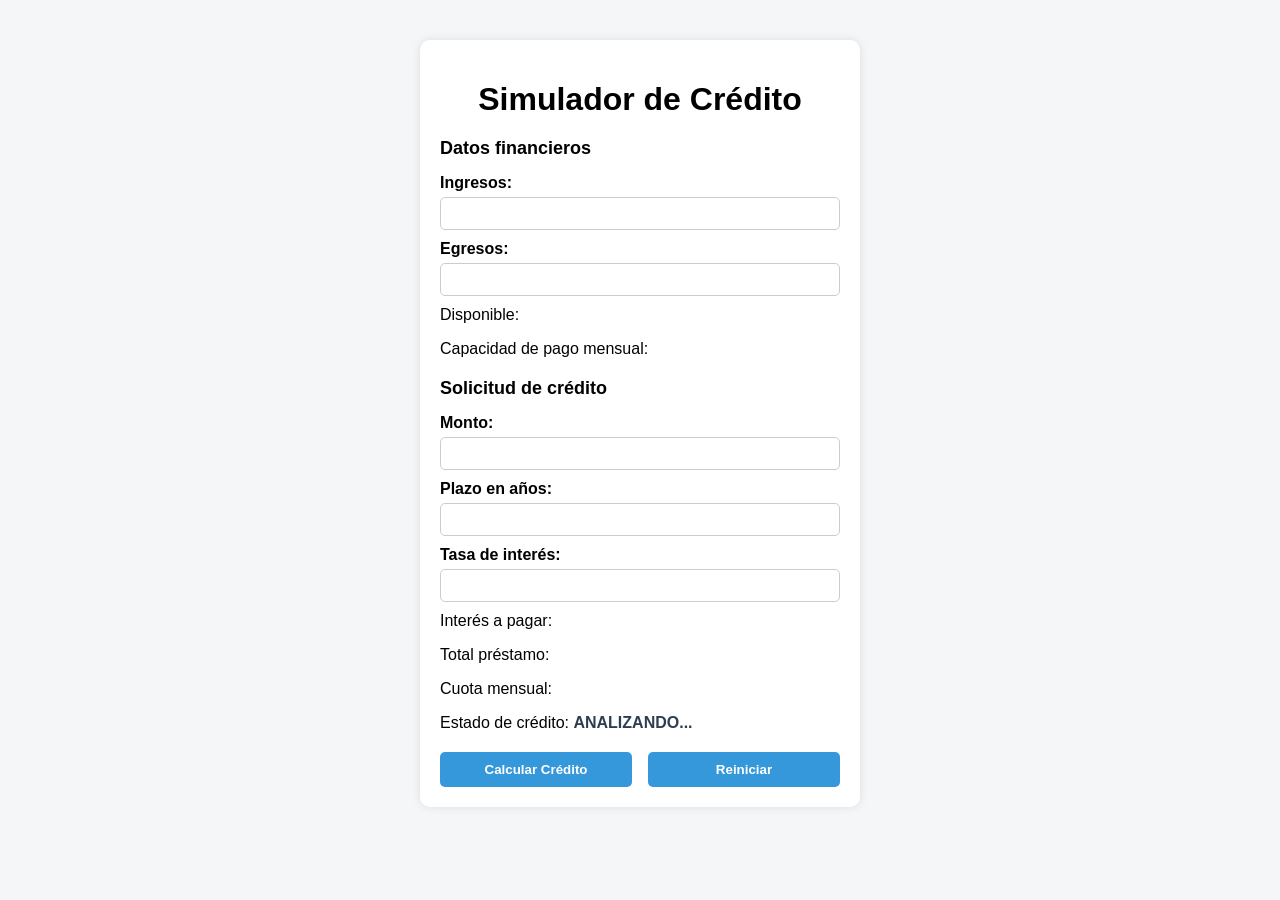
==== simulador.html @ 0d0bf521 "primer commit" ====
<!DOCTYPE html>
<html lang="es">
<head>
    <meta charset="UTF-8">
    <meta name="viewport" content="width=device-width, initial-scale=1.0">
    <title>Simulador de Crédito</title>
    <link rel="stylesheet" href="simulador.css">
</head>
<body>

    <div class="container">
        <h1>Simulador de Crédito</h1>

        <h2>Datos financieros</h2>
        <label for="txtIngresos">Ingresos:</label>
        <input type="text" id="txtIngresos">

        <label for="txtEgresos">Egresos:</label>
        <input type="text" id="txtEgresos">

        <p>Disponible: <span id="spnDisponible"></span></p>
        <p>Capacidad de pago mensual: <span id="spnCapacidadPago"></span></p>

        <h2>Solicitud de crédito</h2>
        <label for="txtMonto">Monto:</label>
        <input type="text" id="txtMonto">

        <label for="txtPlazo">Plazo en años:</label>
        <input type="text" id="txtPlazo">

        <label for="txtTasaInteres">Tasa de interés:</label>
        <input type="text" id="txtTasaInteres">

        <p>Interés a pagar: <span id="spnInteresPagar"></span></p>
        <p>Total préstamo: <span id="spnTotalPrestamo"></span></p>
        <p>Cuota mensual: <span id="spnCuotaMensual"></span></p>
        <p>Estado de crédito: <span id="spnEstadoCredito">ANALIZANDO...</span></p>

        <div class="buttons">
            <button id="btnCalcularCredito">Calcular Crédito</button>
            <button id="btnReiniciar">Reiniciar</button>
        </div>
    </div>

</body>
</html>
---- simulador.css ----
body {
    font-family: Arial, sans-serif;
    background-color: #f4f6f8;
    margin: 0;
    padding: 0;
}

.container {
    width: 400px;
    margin: 40px auto;
    padding: 20px;
    background-color: white;
    border-radius: 10px;
    box-shadow: 0 0 10px rgba(0,0,0,0.1);
}

h1 {
    text-align: center;
    margin-bottom: 20px;
}

h2 {
    margin-top: 20px;
    font-size: 18px;
}

label {
    display: block;
    margin-top: 10px;
    font-weight: bold;
}

input {
    width: 100%;
    padding: 8px;
    margin-top: 5px;
    border-radius: 5px;
    border: 1px solid #ccc;
    box-sizing: border-box;
}

p {
    margin-top: 10px;
}

span {
    font-weight: bold;
    color: #2c3e50;
}

.buttons {
    margin-top: 20px;
    display: flex;
    justify-content: space-between;
}

button {
    width: 48%;
    padding: 10px;
    border: none;
    border-radius: 5px;
    background-color: #3498db;
    color: white;
    font-weight: bold;
    cursor: pointer;
}

button:hover {
    background-color: #2980b9;
}
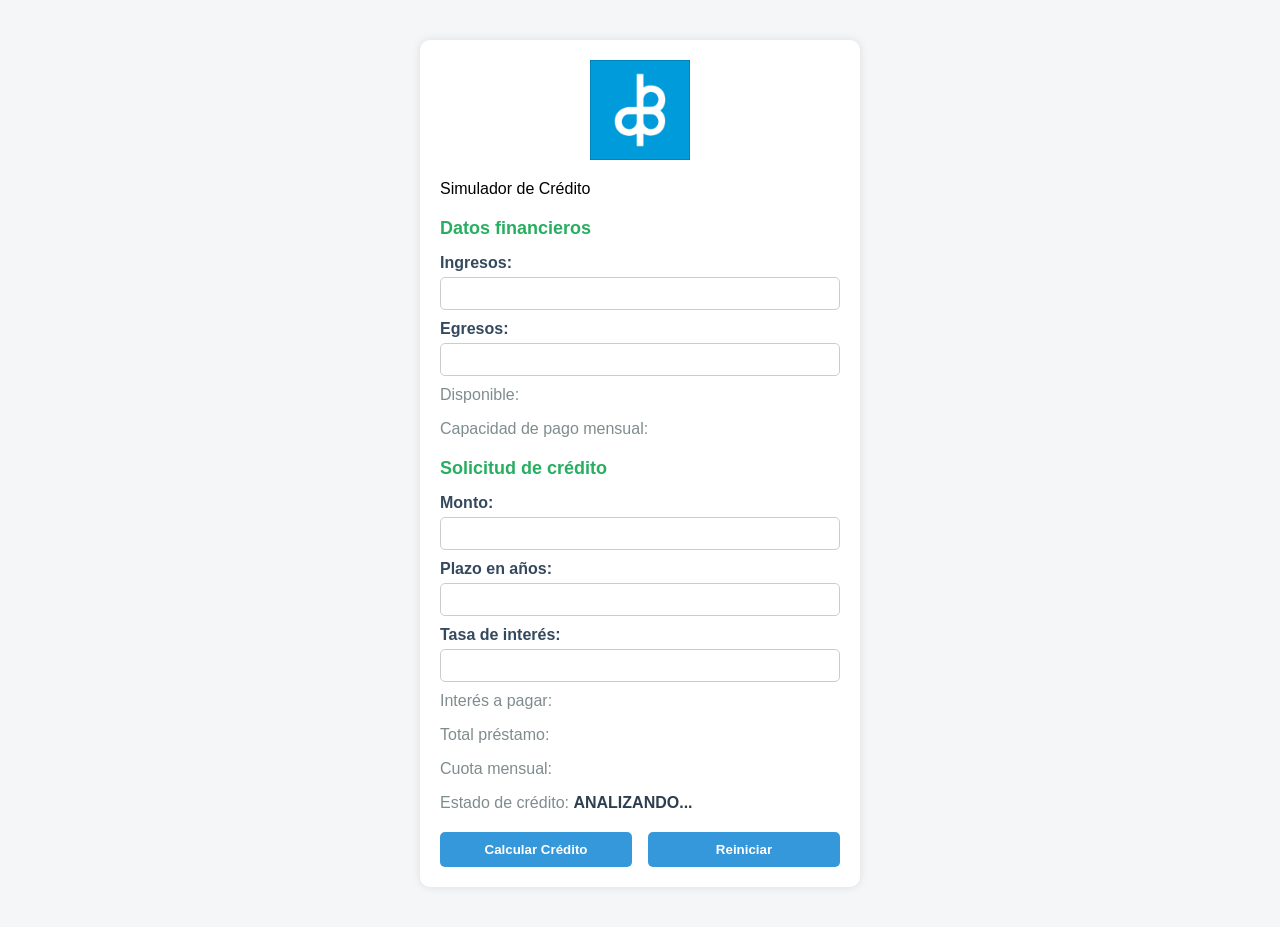
==== commit 5220049e: "mejora visual con IA prompt 1" ====
--- a/simulador.html
+++ b/simulador.html
@@ -5,11 +5,13 @@
     <meta name="viewport" content="width=device-width, initial-scale=1.0">
     <title>Simulador de Crédito</title>
     <link rel="stylesheet" href="simulador.css">
+    <script src="simulador.js"></script>
+    <script src="funciones.js"></script>
 </head>
 <body>
 
     <div class="container">
-        <h1>Simulador de Crédito</h1>
+        <img src="imagen.png" alt="Logo de la empresa" class="logo"> <hl>Simulador de Crédito</hl>
 
         <h2>Datos financieros</h2>
         <label for="txtIngresos">Ingresos:</label>
@@ -37,8 +39,8 @@
         <p>Estado de crédito: <span id="spnEstadoCredito">ANALIZANDO...</span></p>
 
         <div class="buttons">
-            <button id="btnCalcularCredito">Calcular Crédito</button>
-            <button id="btnReiniciar">Reiniciar</button>
+            <button id="btnCalcularCredito" onclick="calcular()">Calcular Crédito</button>
+            <button id="btnReiniciar" onclick="reiniciar()">Reiniciar</button>
         </div>
     </div>
 
--- a/simulador.css
+++ b/simulador.css
@@ -14,20 +14,29 @@
     box-shadow: 0 0 10px rgba(0,0,0,0.1);
 }
 
+.logo {
+    display: block;
+    margin: 0 auto 20px;
+    width: 100px;
+}
+
 h1 {
     text-align: center;
     margin-bottom: 20px;
+    color: #2c3e50; /* Color gris oscuro */
 }
 
 h2 {
     margin-top: 20px;
     font-size: 18px;
+    color: #27ae60; /* Color verde */
 }
 
 label {
     display: block;
     margin-top: 10px;
     font-weight: bold;
+    color: #34495e; /* Color gris */
 }
 
 input {
@@ -41,11 +50,12 @@
 
 p {
     margin-top: 10px;
+    color: #7f8c8d; /* Color gris claro */
 }
 
 span {
     font-weight: bold;
-    color: #2c3e50;
+    color: #2c3e50; /* Color gris oscuro */
 }
 
 .buttons {
@@ -59,12 +69,12 @@
     padding: 10px;
     border: none;
     border-radius: 5px;
-    background-color: #3498db;
+    background-color: #3498db; /* Color azul */
     color: white;
     font-weight: bold;
     cursor: pointer;
 }
 
 button:hover {
-    background-color: #2980b9;
+    background-color: #2980b9; /* Color azul oscuro */
 }
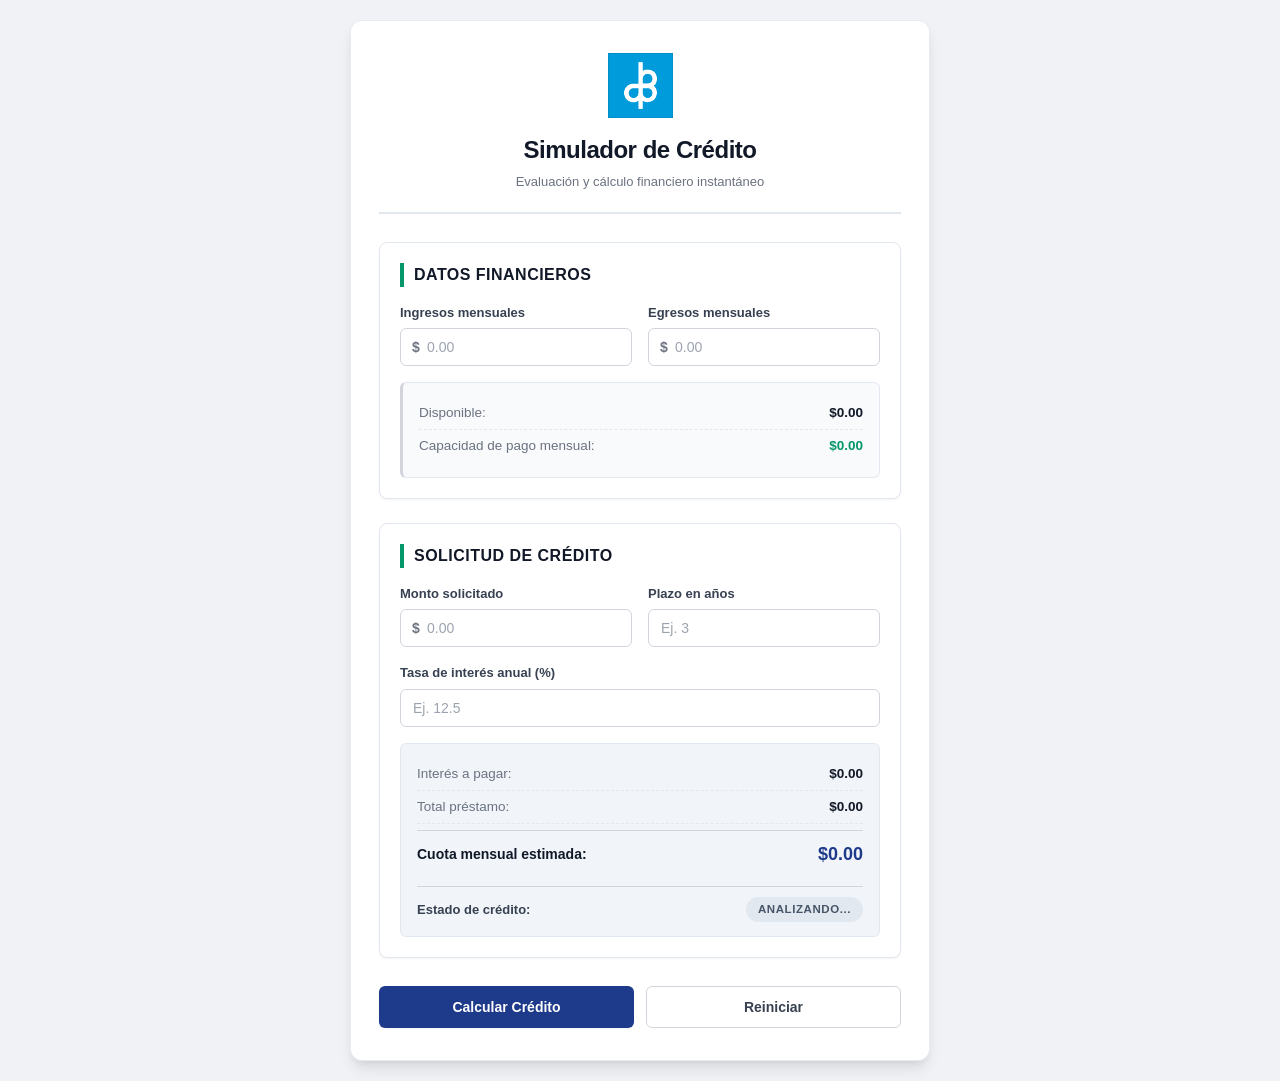
==== commit 8e1437c3: "mejora visual con IA prompt 2" ====
--- a/simulador.html
+++ b/simulador.html
@@ -3,46 +3,113 @@
 <head>
     <meta charset="UTF-8">
     <meta name="viewport" content="width=device-width, initial-scale=1.0">
-    <title>Simulador de Crédito</title>
+    <title>Simulador de Crédito Empresarial</title>
     <link rel="stylesheet" href="simulador.css">
     <script src="simulador.js"></script>
     <script src="funciones.js"></script>
 </head>
 <body>
 
-    <div class="container">
-        <img src="imagen.png" alt="Logo de la empresa" class="logo"> <hl>Simulador de Crédito</hl>
+    <main class="wrapper">
+        <div class="container">
+            <!-- Encabezado con Logo y Título -->
+            <header class="brand-header">
+                <img src="imagen.png" alt="Logo de la Empresa" class="logo" id="imgLogo">
+                <h1 id="mainTitle">Simulador de Crédito</h1>
+                <p class="subtitle">Evaluación y cálculo financiero instantáneo</p>
+            </header>
 
-        <h2>Datos financieros</h2>
-        <label for="txtIngresos">Ingresos:</label>
-        <input type="text" id="txtIngresos">
+            <form onsubmit="event.preventDefault();" class="simulator-form">
+                <!-- Sección 1: Datos Financieros -->
+                <section class="card-section">
+                    <div class="section-header">
+                        <h2>Datos financieros</h2>
+                    </div>
+                    
+                    <div class="form-grid">
+                        <div class="form-group">
+                            <label for="txtIngresos">Ingresos mensuales</label>
+                            <div class="input-wrapper">
+                                <span class="currency-symbol">$</span>
+                                <input type="text" id="txtIngresos" placeholder="0.00">
+                            </div>
+                        </div>
 
-        <label for="txtEgresos">Egresos:</label>
-        <input type="text" id="txtEgresos">
+                        <div class="form-group">
+                            <label for="txtEgresos">Egresos mensuales</label>
+                            <div class="input-wrapper">
+                                <span class="currency-symbol">$</span>
+                                <input type="text" id="txtEgresos" placeholder="0.00">
+                            </div>
+                        </div>
+                    </div>
 
-        <p>Disponible: <span id="spnDisponible"></span></p>
-        <p>Capacidad de pago mensual: <span id="spnCapacidadPago"></span></p>
+                    <div class="results-panel summary-panel">
+                        <div class="result-row">
+                            <span class="label-text">Disponible:</span>
+                            <span id="spnDisponible" class="value-text">$0.00</span>
+                        </div>
+                        <div class="result-row">
+                            <span class="label-text">Capacidad de pago mensual:</span>
+                            <span id="spnCapacidadPago" class="value-text highlight">$0.00</span>
+                        </div>
+                    </div>
+                </section>
 
-        <h2>Solicitud de crédito</h2>
-        <label for="txtMonto">Monto:</label>
-        <input type="text" id="txtMonto">
+                <!-- Sección 2: Solicitud de Crédito -->
+                <section class="card-section">
+                    <div class="section-header">
+                        <h2>Solicitud de crédito</h2>
+                    </div>
 
-        <label for="txtPlazo">Plazo en años:</label>
-        <input type="text" id="txtPlazo">
+                    <div class="form-grid">
+                        <div class="form-group">
+                            <label for="txtMonto">Monto solicitado</label>
+                            <div class="input-wrapper">
+                                <span class="currency-symbol">$</span>
+                                <input type="text" id="txtMonto" placeholder="0.00">
+                            </div>
+                        </div>
 
-        <label for="txtTasaInteres">Tasa de interés:</label>
-        <input type="text" id="txtTasaInteres">
+                        <div class="form-group">
+                            <label for="txtPlazo">Plazo en años</label>
+                            <input type="text" id="txtPlazo" placeholder="Ej. 3">
+                        </div>
 
-        <p>Interés a pagar: <span id="spnInteresPagar"></span></p>
-        <p>Total préstamo: <span id="spnTotalPrestamo"></span></p>
-        <p>Cuota mensual: <span id="spnCuotaMensual"></span></p>
-        <p>Estado de crédito: <span id="spnEstadoCredito">ANALIZANDO...</span></p>
+                        <div class="form-group full-width">
+                            <label for="txtTasaInteres">Tasa de interés anual (%)</label>
+                            <input type="text" id="txtTasaInteres" placeholder="Ej. 12.5">
+                        </div>
+                    </div>
 
-        <div class="buttons">
-            <button id="btnCalcularCredito" onclick="calcular()">Calcular Crédito</button>
-            <button id="btnReiniciar" onclick="reiniciar()">Reiniciar</button>
+                    <div class="results-panel detailed-panel">
+                        <div class="result-row">
+                            <span class="label-text">Interés a pagar:</span>
+                            <span id="spnInteresPagar" class="value-text">$0.00</span>
+                        </div>
+                        <div class="result-row">
+                            <span class="label-text">Total préstamo:</span>
+                            <span id="spnTotalPrestamo" class="value-text">$0.00</span>
+                        </div>
+                        <div class="result-row main-metric">
+                            <span class="label-text">Cuota mensual estimada:</span>
+                            <span id="spnCuotaMensual" class="value-text primary-metric">$0.00</span>
+                        </div>
+                        <div class="status-row">
+                            <span class="status-label">Estado de crédito:</span>
+                            <span id="spnEstadoCredito" class="status-badge">ANALIZANDO...</span>
+                        </div>
+                    </div>
+                </section>
+
+                <!-- Acciones -->
+                <div class="buttons">
+                    <button type="button" id="btnCalcularCredito" class="btn btn-primary" onclick="calcular()">Calcular Crédito</button>
+                    <button type="button" id="btnReiniciar" class="btn btn-secondary" onclick="reiniciar()">Reiniciar</button>
+                </div>
+            </form>
         </div>
-    </div>
+    </main>
 
 </body>
 </html>
--- a/simulador.css
+++ b/simulador.css
@@ -1,80 +1,349 @@
-body {
-    font-family: Arial, sans-serif;
-    background-color: #f4f6f8;
+/* ==========================================================================
+   Estilos del Simulador de Crédito Empresarial
+   ========================================================================== */
+
+/* Variables de Color e Identidad */
+:root {
+    /* Paleta Escala de Grises y Tonos Ejecutivos */
+    --bg-main: #f0f2f5;
+    --card-bg: #ffffff;
+    --panel-bg: #f8fafc;
+    --panel-border: #e2e8f0;
+    
+    /* Tipografía en Escala de Negros/Grises por Importancia */
+    --text-primary: #111827;     /* Titulares principales e importancia máxima */
+    --text-secondary: #374151;   /* Etiquetas de formularios y subencabezados */
+    --text-muted: #6b7280;       /* Textos informativos y valores secundarios */
+    --text-light: #9ca3af;       /* Placeholders e indicativos */
+    
+    /* Colores de Acento Empresarial */
+    --brand-primary: #1e3a8a;    /* Azul corporativo para acciones principales */
+    --brand-primary-hover: #1e40af;
+    --brand-accent: #059669;     /* Verde financiero para tarjetas y destacados */
+    
+    /* Bordes y Sombras */
+    --border-color: #d1d5db;
+    --focus-ring: rgba(30, 58, 138, 0.25);
+    --shadow-sm: 0 1px 2px 0 rgba(0, 0, 0, 0.05);
+    --shadow-md: 0 4px 6px -1px rgba(0, 0, 0, 0.1), 0 2px 4px -1px rgba(0, 0, 0, 0.06);
+    --shadow-lg: 0 10px 15px -3px rgba(0, 0, 0, 0.1), 0 4px 6px -2px rgba(0, 0, 0, 0.05);
+    
+    --transition-fast: all 0.2s ease-in-out;
+}
+
+/* Reset y Base */
+* {
+    box-sizing: border-box;
     margin: 0;
     padding: 0;
 }
 
+body {
+    font-family: -apple-system, BlinkMacSystemFont, "Segoe UI", Roboto, Helvetica, Arial, sans-serif;
+    background-color: var(--bg-main);
+    color: var(--text-primary);
+    line-height: 1.5;
+    padding: 20px 15px;
+    min-height: 100vh;
+    display: flex;
+    align-items: center;
+    justify-content: center;
+}
+
+/* Envoltorio Principal Responsivo */
+.wrapper {
+    width: 100%;
+    max-width: 580px;
+    margin: 0 auto;
+}
+
 .container {
-    width: 400px;
-    margin: 40px auto;
+    background-color: var(--card-bg);
+    border-radius: 12px;
+    box-shadow: var(--shadow-lg);
+    padding: 32px 28px;
+    border: 1px solid rgba(226, 232, 240, 0.8);
+}
+
+/* Encabezado Corporativo */
+.brand-header {
+    text-align: center;
+    margin-bottom: 28px;
+    padding-bottom: 20px;
+    border-bottom: 2px solid var(--panel-border);
+}
+
+.logo {
+    max-width: 140px;
+    height: auto;
+    max-height: 65px;
+    object-fit: contain;
+    margin: 0 auto 14px auto;
+    display: block;
+}
+
+h1 {
+    font-size: 24px;
+    font-weight: 700;
+    color: var(--text-primary);
+    letter-spacing: -0.02em;
+    margin-bottom: 4px;
+}
+
+.subtitle {
+    font-size: 13px;
+    color: var(--text-muted);
+    font-weight: 400;
+}
+
+/* Bloques/Secciones (Cuadros con Fondos) */
+.card-section {
+    background-color: #ffffff;
+    border: 1px solid var(--panel-border);
+    border-radius: 8px;
     padding: 20px;
-    background-color: white;
-    border-radius: 10px;
-    box-shadow: 0 0 10px rgba(0,0,0,0.1);
-}
-
-.logo {
-    display: block;
-    margin: 0 auto 20px;
-    width: 100px;
-}
-
-h1 {
-    text-align: center;
-    margin-bottom: 20px;
-    color: #2c3e50; /* Color gris oscuro */
+    margin-bottom: 24px;
+    box-shadow: var(--shadow-sm);
+}
+
+.section-header {
+    margin-bottom: 16px;
+    border-left: 4px solid var(--brand-accent);
+    padding-left: 10px;
 }
 
 h2 {
-    margin-top: 20px;
-    font-size: 18px;
-    color: #27ae60; /* Color verde */
+    font-size: 16px;
+    font-weight: 600;
+    color: var(--text-primary);
+    text-transform: uppercase;
+    letter-spacing: 0.03em;
+}
+
+/* Grilla Responsiva de Formularios */
+.form-grid {
+    display: grid;
+    grid-template-columns: 1fr 1fr;
+    gap: 16px;
+    margin-bottom: 16px;
+}
+
+.form-group {
+    display: flex;
+    flex-direction: column;
+}
+
+.form-group.full-width {
+    grid-column: span 2;
 }
 
 label {
-    display: block;
-    margin-top: 10px;
-    font-weight: bold;
-    color: #34495e; /* Color gris */
+    font-size: 13px;
+    font-weight: 600;
+    color: var(--text-secondary);
+    margin-bottom: 6px;
+}
+
+.input-wrapper {
+    position: relative;
+    display: flex;
+    align-items: center;
+}
+
+.currency-symbol {
+    position: absolute;
+    left: 12px;
+    color: var(--text-muted);
+    font-weight: 600;
+    font-size: 14px;
+    pointer-events: none;
+}
+
+.input-wrapper input {
+    padding-left: 26px;
 }
 
 input {
     width: 100%;
-    padding: 8px;
-    margin-top: 5px;
-    border-radius: 5px;
-    border: 1px solid #ccc;
-    box-sizing: border-box;
-}
-
-p {
-    margin-top: 10px;
-    color: #7f8c8d; /* Color gris claro */
-}
-
-span {
-    font-weight: bold;
-    color: #2c3e50; /* Color gris oscuro */
-}
-
+    padding: 10px 12px;
+    font-size: 14px;
+    color: var(--text-primary);
+    background-color: #ffffff;
+    border: 1px solid var(--border-color);
+    border-radius: 6px;
+    transition: var(--transition-fast);
+}
+
+input:focus {
+    outline: none;
+    border-color: var(--brand-primary);
+    box-shadow: 0 0 0 3px var(--focus-ring);
+}
+
+input::placeholder {
+    color: var(--text-light);
+}
+
+/* Paneles de Resultados */
+.results-panel {
+    background-color: var(--panel-bg);
+    border: 1px solid var(--panel-border);
+    border-radius: 6px;
+    padding: 14px 16px;
+}
+
+.summary-panel {
+    border-left: 3px solid var(--border-color);
+}
+
+.detailed-panel {
+    background-color: #f1f5f9;
+}
+
+.result-row {
+    display: flex;
+    justify-content: space-between;
+    align-items: center;
+    padding: 6px 0;
+    font-size: 13.5px;
+    border-bottom: 1px dashed var(--panel-border);
+}
+
+.result-row:last-child {
+    border-bottom: none;
+}
+
+.label-text {
+    color: var(--text-muted);
+    font-weight: 500;
+}
+
+.value-text {
+    color: var(--text-primary);
+    font-weight: 700;
+}
+
+.value-text.highlight {
+    color: var(--brand-accent);
+}
+
+.main-metric {
+    margin-top: 6px;
+    padding-top: 10px;
+    border-top: 1px solid var(--border-color);
+    border-bottom: none;
+}
+
+.main-metric .label-text {
+    font-weight: 700;
+    color: var(--text-primary);
+    font-size: 14px;
+}
+
+.primary-metric {
+    font-size: 18px;
+    color: var(--brand-primary);
+}
+
+/* Badge de Estado */
+.status-row {
+    display: flex;
+    justify-content: space-between;
+    align-items: center;
+    margin-top: 12px;
+    padding-top: 10px;
+    border-top: 1px solid var(--border-color);
+}
+
+.status-label {
+    font-size: 13px;
+    font-weight: 600;
+    color: var(--text-secondary);
+}
+
+.status-badge {
+    display: inline-block;
+    padding: 4px 12px;
+    font-size: 11.5px;
+    font-weight: 700;
+    letter-spacing: 0.05em;
+    border-radius: 20px;
+    background-color: #e2e8f0;
+    color: #475569;
+    text-align: center;
+}
+
+/* Botones */
 .buttons {
-    margin-top: 20px;
-    display: flex;
-    justify-content: space-between;
-}
-
-button {
-    width: 48%;
-    padding: 10px;
-    border: none;
-    border-radius: 5px;
-    background-color: #3498db; /* Color azul */
-    color: white;
-    font-weight: bold;
+    display: flex;
+    gap: 12px;
+    margin-top: 28px;
+}
+
+.btn {
+    flex: 1;
+    padding: 12px 18px;
+    font-size: 14px;
+    font-weight: 600;
+    border-radius: 6px;
     cursor: pointer;
-}
-
-button:hover {
-    background-color: #2980b9; /* Color azul oscuro */
+    transition: var(--transition-fast);
+    text-align: center;
+    border: 1px solid transparent;
+}
+
+.btn-primary {
+    background-color: var(--brand-primary);
+    color: #ffffff;
+    box-shadow: var(--shadow-sm);
+}
+
+.btn-primary:hover {
+    background-color: var(--brand-primary-hover);
+    box-shadow: var(--shadow-md);
+}
+
+.btn-secondary {
+    background-color: #ffffff;
+    color: var(--text-secondary);
+    border-color: var(--border-color);
+}
+
+.btn-secondary:hover {
+    background-color: #f8fafc;
+    color: var(--text-primary);
+    border-color: #9ca3af;
+}
+
+/* Adaptabilidad Responsiva (Móviles) */
+@media (max-width: 520px) {
+    .container {
+        padding: 20px 16px;
+    }
+
+    .form-grid {
+        grid-template-columns: 1fr;
+        gap: 12px;
+    }
+
+    .form-group.full-width {
+        grid-column: span 1;
+    }
+
+    .buttons {
+        flex-direction: column;
+    }
+
+    .btn {
+        width: 100%;
+    }
+
+    .result-row {
+        flex-direction: row;
+        font-size: 13px;
+    }
+
+    .primary-metric {
+        font-size: 16px;
+    }
 }
